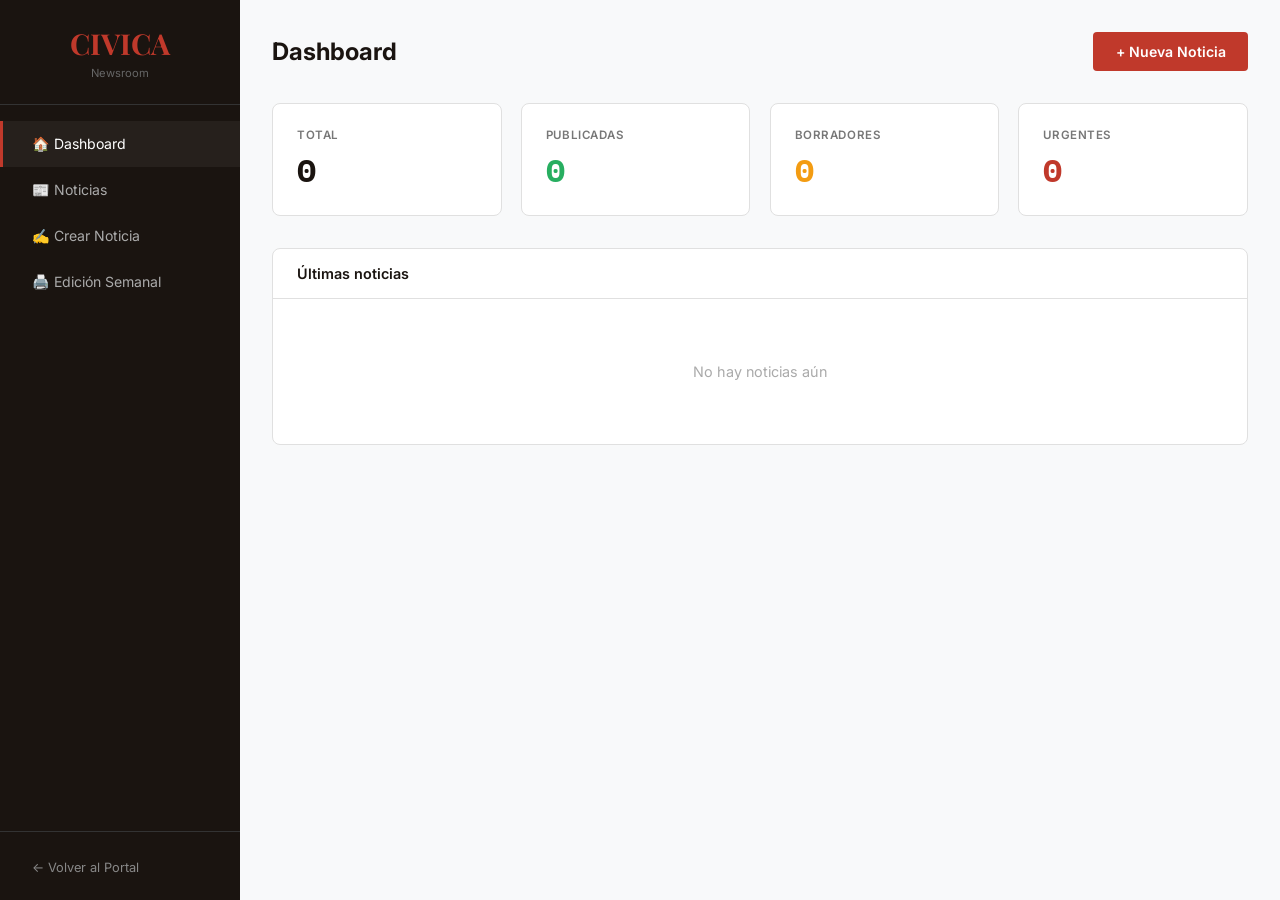
==== admin.html @ c493fb6c "Add files via upload" ====
<!DOCTYPE html>
<html lang="es">
<head>
  <meta charset="UTF-8" />
  <meta name="viewport" content="width=device-width, initial-scale=1.0" />
  <title>Civica Newsroom — Admin</title>
  <link href="https://fonts.googleapis.com/css2?family=Playfair+Display:wght@700;900&family=IBM+Plex+Mono:wght@400;600&family=Inter:wght@300;400;600;700&display=swap" rel="stylesheet" />
  <style>
    :root {
      --primary: #c0392b;
      --primary-dark: #a0311f;
      --bg: #f8f9fa;
      --sidebar: #1a1410;
      --text: #1a1410;
      --border: #e0e0e0;
      --white: #ffffff;
      --success: #27ae60;
      --warning: #f39c12;
    }

    * { margin: 0; padding: 0; box-sizing: border-box; }
    body { font-family: 'Inter', sans-serif; background: var(--bg); color: var(--text); display: flex; min-height: 100vh; }

    /* Sidebar */
    .sidebar { width: 240px; background: var(--sidebar); color: white; display: flex; flex-direction: column; position: fixed; height: 100vh; z-index: 100; }
    .sidebar-header { padding: 1.5rem 2rem; border-bottom: 1px solid #333; text-align: center; }
    .sidebar-header h1 { font-family: 'Playfair Display', serif; color: var(--primary); font-size: 1.8rem; }
    .nav-links { padding: 1rem 0; flex: 1; }
    .nav-item { padding: 0.9rem 2rem; cursor: pointer; display: flex; align-items: center; gap: 0.8rem; transition: 0.2s; color: #aaa; text-decoration: none; font-size: 0.88rem; }
    .nav-item:hover, .nav-item.active { background: rgba(255,255,255,0.05); color: white; }
    .nav-item.active { border-left: 3px solid var(--primary); padding-left: calc(2rem - 3px); }
    .sidebar-footer { padding: 1.5rem 2rem; border-top: 1px solid #333; }
    .sidebar-footer a { color: #888; text-decoration: none; font-size: 0.8rem; }
    .sidebar-footer a:hover { color: white; }

    /* Main Content */
    .main-content { margin-left: 240px; flex: 1; padding: 2rem; max-width: calc(100vw - 240px); }

    /* Page Header */
    .page-header { display: flex; justify-content: space-between; align-items: center; margin-bottom: 2rem; }
    .page-header h2 { font-size: 1.5rem; font-weight: 700; }

    /* Stats Dashboard */
    .dashboard-stats { display: grid; grid-template-columns: repeat(auto-fit, minmax(180px, 1fr)); gap: 1.2rem; margin-bottom: 2rem; }
    .stat-card { background: var(--white); padding: 1.5rem; border-radius: 8px; border: 1px solid var(--border); }
    .stat-label { font-size: 0.72rem; text-transform: uppercase; color: #777; font-weight: 600; letter-spacing: 0.05em; }
    .stat-value { font-size: 2rem; font-weight: 700; margin-top: 0.4rem; font-family: 'IBM Plex Mono', monospace; }

    /* Recent News list on dashboard */
    .recent-list { background: white; border-radius: 8px; border: 1px solid var(--border); overflow: hidden; }
    .recent-list-header { padding: 1rem 1.5rem; border-bottom: 1px solid var(--border); font-weight: 600; font-size: 0.9rem; }
    .recent-item { display: flex; align-items: center; justify-content: space-between; padding: 0.8rem 1.5rem; border-bottom: 1px solid #f0f0f0; font-size: 0.88rem; }
    .recent-item:last-child { border-bottom: none; }
    .recent-item-title { font-weight: 500; flex: 1; margin-right: 1rem; white-space: nowrap; overflow: hidden; text-overflow: ellipsis; }
    .recent-item-meta { color: #888; font-size: 0.78rem; white-space: nowrap; }

    /* Editor */
    .editor-container { display: grid; grid-template-columns: 1fr 300px; gap: 1.5rem; align-items: start; }
    .editor-main { background: var(--white); padding: 2rem; border-radius: 8px; border: 1px solid var(--border); }
    .editor-sidebar-panel { display: flex; flex-direction: column; gap: 1rem; }
    .panel { background: var(--white); padding: 1.5rem; border-radius: 8px; border: 1px solid var(--border); }
    .panel-title { font-size: 0.72rem; font-weight: 700; text-transform: uppercase; letter-spacing: 0.08em; color: #777; margin-bottom: 1rem; }

    .form-group { margin-bottom: 1.2rem; }
    label { display: block; font-size: 0.8rem; font-weight: 600; margin-bottom: 0.4rem; letter-spacing: 0.03em; color: #444; }
    input[type="text"], input[type="date"], input[type="number"], select, textarea {
      width: 100%; padding: 0.7rem 0.9rem; border: 1px solid var(--border);
      border-radius: 4px; font-size: 0.95rem; font-family: inherit;
      transition: border-color 0.2s;
    }
    input:focus, select:focus, textarea:focus { outline: none; border-color: var(--primary); }

    /* WYSIWYG */
    .toolbar { display: flex; flex-wrap: wrap; gap: 0.3rem; background: #f4f4f4; padding: 0.5rem; border-radius: 4px 4px 0 0; border: 1px solid var(--border); border-bottom: none; }
    .tool-btn { padding: 0.35rem 0.7rem; border: 1px solid #ddd; background: white; cursor: pointer; border-radius: 3px; font-weight: bold; font-size: 0.82rem; transition: 0.15s; }
    .tool-btn:hover { background: var(--primary); color: white; border-color: var(--primary); }
    #editor { min-height: 380px; padding: 1rem; border: 1px solid var(--border); border-radius: 0 0 4px 4px; overflow-y: auto; outline: none; line-height: 1.7; font-size: 1rem; }
    #editor:focus { border-color: var(--primary); }
    #editor h2, #editor h3 { margin: 0.5rem 0; }
    #editor ul, #editor ol { margin-left: 1.5rem; }
    #editor a { color: var(--primary); }

    /* Tags input */
    .tags-input-wrapper { border: 1px solid var(--border); border-radius: 4px; padding: 0.4rem 0.6rem; display: flex; flex-wrap: wrap; gap: 0.3rem; cursor: text; min-height: 40px; align-items: center; }
    .tags-input-wrapper:focus-within { border-color: var(--primary); }
    .tag-chip { background: #ffebee; border: 1px solid #ffcdd2; border-radius: 3px; padding: 0.15rem 0.5rem; font-size: 0.75rem; color: var(--primary); display: flex; align-items: center; gap: 0.3rem; }
    .tag-chip button { background: none; border: none; cursor: pointer; font-size: 0.9rem; color: inherit; padding: 0; line-height: 1; }
    .tags-input-wrapper input { border: none; outline: none; font-size: 0.85rem; flex: 1; min-width: 80px; font-family: inherit; }

    /* Image drop */
    .drop-zone { border: 2px dashed var(--border); border-radius: 6px; padding: 1.5rem 1rem; text-align: center; cursor: pointer; transition: all 0.2s; position: relative; background: #fafafa; }
    .drop-zone:hover { border-color: var(--primary); background: #fff5f5; }
    .drop-zone.dragover { border-color: var(--primary); background: #ffebee; transform: scale(1.02); }
    .drop-text { font-size: 0.78rem; color: #888; pointer-events: none; }
    .image-preview { width: 100%; height: 130px; object-fit: cover; border-radius: 4px; margin-top: 0.5rem; display: none; }
    .remove-img-btn { margin-top: 0.5rem; font-size: 0.75rem; color: var(--primary); background: none; border: none; cursor: pointer; }

    /* Buttons */
    .btn { padding: 0.7rem 1.4rem; border: none; border-radius: 4px; cursor: pointer; font-weight: 600; font-size: 0.88rem; transition: 0.2s; font-family: inherit; }
    .btn-primary { background: var(--primary); color: white; }
    .btn-primary:hover { background: var(--primary-dark); }
    .btn-outline { border: 1px solid var(--border); background: white; color: var(--text); }
    .btn-outline:hover { border-color: var(--primary); color: var(--primary); }
    .btn-success { background: var(--success); color: white; }
    .btn-success:hover { background: #219a52; }
    .btn-sm { padding: 0.3rem 0.6rem; font-size: 0.72rem; }
    .btn-danger { border: 1px solid #ffcdd2; color: #c0392b; background: white; }
    .btn-danger:hover { background: #ffebee; }

    /* List / Table */
    .search-bar { padding: 0.7rem 1.1rem; border: 1px solid var(--border); border-radius: 20px; font-size: 0.88rem; width: 280px; font-family: inherit; }
    .search-bar:focus { outline: none; border-color: var(--primary); }
    .news-table { width: 100%; border-collapse: collapse; background: white; border-radius: 8px; overflow: hidden; border: 1px solid var(--border); }
    .news-table th { text-align: left; padding: 0.9rem 1rem; background: #f8f9fa; border-bottom: 2px solid var(--border); font-size: 0.72rem; text-transform: uppercase; color: #666; letter-spacing: 0.05em; }
    .news-table td { padding: 0.85rem 1rem; border-bottom: 1px solid #f0f0f0; vertical-align: middle; font-size: 0.88rem; }
    .news-table tr:last-child td { border-bottom: none; }
    .news-table tr:hover td { background: #fafafa; }

    .badge { padding: 0.25rem 0.55rem; border-radius: 3px; font-size: 0.68rem; font-weight: 700; text-transform: uppercase; letter-spacing: 0.04em; }
    .badge-draft { background: #eee; color: #666; }
    .badge-published { background: #e8f5e9; color: var(--success); }
    .badge-urgent { background: #ffebee; color: var(--primary); margin-left: 0.4rem; }

    /* Toggle section */
    .view-section { display: none; }
    .view-section.active { display: block; }

    /* Urgente toggle */
    .toggle-row { display: flex; align-items: center; gap: 0.7rem; }
    .toggle-row label { margin: 0; font-size: 0.88rem; color: var(--text); font-weight: 500; }
    input[type="checkbox"] { width: 16px; height: 16px; cursor: pointer; accent-color: var(--primary); }

    /* Toast notification */
    .toast { position: fixed; bottom: 2rem; right: 2rem; background: var(--sidebar); color: white; padding: 0.9rem 1.5rem; border-radius: 6px; font-size: 0.88rem; z-index: 9999; transform: translateY(100px); opacity: 0; transition: all 0.3s; box-shadow: 0 4px 20px rgba(0,0,0,0.3); }
    .toast.show { transform: translateY(0); opacity: 1; }
    .toast.success { border-left: 3px solid var(--success); }
    .toast.info { border-left: 3px solid var(--warning); }

    .empty-state { text-align: center; padding: 4rem; color: #aaa; font-size: 0.9rem; }
  </style>
</head>
<body>

  <aside class="sidebar">
    <div class="sidebar-header"><h1>CIVICA</h1><div style="font-size:0.7rem;color:#666;margin-top:4px;">Newsroom</div></div>
    <nav class="nav-links">
      <a class="nav-item active" data-view="dashboard" onclick="switchView('dashboard', this)">🏠 Dashboard</a>
      <a class="nav-item" data-view="list" onclick="switchView('list', this)">📰 Noticias</a>
      <a class="nav-item" data-view="editor" onclick="switchView('editor', this)">✍️ Crear Noticia</a>
      <a class="nav-item" href="print.html" target="_blank">🖨️ Edición Semanal</a>
    </nav>
    <div class="sidebar-footer"><a href="index.html">← Volver al Portal</a></div>
  </aside>

  <main class="main-content">

    <!-- DASHBOARD -->
    <section id="dashboard" class="view-section active">
      <div class="page-header">
        <h2>Dashboard</h2>
        <button class="btn btn-primary" onclick="switchView('editor', document.querySelector('[data-view=editor]'))">+ Nueva Noticia</button>
      </div>
      <div class="dashboard-stats" id="statsGrid"></div>
      <div class="recent-list">
        <div class="recent-list-header">Últimas noticias</div>
        <div id="recentList"></div>
      </div>
    </section>

    <!-- LIST -->
    <section id="list" class="view-section">
      <div class="page-header">
        <h2>Archivo de Noticias</h2>
        <div style="display:flex;gap:10px;align-items:center;">
          <input type="text" placeholder="Buscar..." class="search-bar" oninput="renderTable(this.value)">
          <button class="btn btn-primary" onclick="switchView('editor', document.querySelector('[data-view=editor]'))">+ Nueva</button>
        </div>
      </div>
      <table class="news-table">
        <thead>
          <tr>
            <th>Estado</th>
            <th>Título</th>
            <th>Autor</th>
            <th>Fecha</th>
            <th>Impacto</th>
            <th>Acciones</th>
          </tr>
        </thead>
        <tbody id="newsTableBody"></tbody>
      </table>
    </section>

    <!-- EDITOR -->
    <section id="editor" class="view-section">
      <div class="page-header">
        <h2 id="editorTitle">Nueva Entrada</h2>
        <div style="display:flex;gap:8px;">
          <button class="btn btn-outline" onclick="previewNews()">Vista Previa</button>
          <button class="btn btn-outline" onclick="saveNews('draft')">Guardar Borrador</button>
          <button class="btn btn-success" onclick="saveNews('published')">Publicar</button>
        </div>
      </div>
      <input type="hidden" id="editId">

      <div class="editor-container">
        <div class="editor-main">
          <div class="form-group">
            <label>TÍTULO DEL ARTÍCULO</label>
            <input type="text" id="titulo" placeholder="Ej: Histórico avance en la infraestructura local">
          </div>
          <div class="form-group">
            <label>CONTENIDO</label>
            <div class="toolbar">
              <button type="button" class="tool-btn" onclick="execCmd('bold')"><b>B</b></button>
              <button type="button" class="tool-btn" onclick="execCmd('italic')"><i>I</i></button>
              <button type="button" class="tool-btn" onclick="execCmd('underline')"><u>U</u></button>
              <button type="button" class="tool-btn" onclick="execCmd('formatBlock','h2')">H2</button>
              <button type="button" class="tool-btn" onclick="execCmd('formatBlock','h3')">H3</button>
              <button type="button" class="tool-btn" onclick="execCmd('insertUnorderedList')">• Lista</button>
              <button type="button" class="tool-btn" onclick="execCmd('insertOrderedList')">1. Lista</button>
              <button type="button" class="tool-btn" onclick="insertLink()">🔗 Link</button>
              <button type="button" class="tool-btn" onclick="execCmd('removeFormat')">✕ Formato</button>
            </div>
            <div id="editor" contenteditable="true" spellcheck="true"></div>
          </div>
        </div>

        <aside class="editor-sidebar-panel">
          <div class="panel">
            <div class="panel-title">Publicación</div>
            <div class="form-group">
              <label>FECHA</label>
              <input type="date" id="fecha">
            </div>
            <div class="form-group">
              <label>AUTOR</label>
              <input type="text" id="autor" placeholder="Redacción">
            </div>
            <div class="form-group">
              <label>IMPACTO</label>
              <select id="impacto">
                <option value="low">Bajo</option>
                <option value="medium" selected>Medio</option>
                <option value="high">Alto</option>
              </select>
            </div>
            <div class="form-group">
              <label>TIEMPO LECTURA (MIN)</label>
              <input type="number" id="lectura" placeholder="Auto">
            </div>
            <div class="toggle-row">
              <input type="checkbox" id="urgente">
              <label for="urgente">🚨 URGENTE</label>
            </div>
          </div>

          <div class="panel">
            <div class="panel-title">Etiquetas</div>
            <div class="tags-input-wrapper" id="tagsWrapper" onclick="document.getElementById('tagInput').focus()">
              <input type="text" id="tagInput" placeholder="Agregar etiqueta…" onkeydown="handleTagInput(event)">
            </div>
            <div style="font-size:0.72rem;color:#aaa;margin-top:0.4rem;">Presioná Enter o coma para agregar</div>
          </div>

          <div class="panel">
            <div class="panel-title">Imagen de Portada</div>
            <div id="dropZone" class="drop-zone" onclick="document.getElementById('fileInput').click()">
              <span class="drop-text" id="dropText">Arrastrá una imagen o <strong>hacé clic</strong></span>
              <img id="imagePreview" class="image-preview" alt="Vista previa">
              <input type="file" id="fileInput" accept="image/*" style="display:none;">
              <input type="hidden" id="image">
            </div>
            <button class="remove-img-btn" id="removeImgBtn" onclick="removeImage()" style="display:none;">✕ Quitar imagen</button>
          </div>
        </aside>
      </div>
    </section>

  </main>

  <!-- Toast -->
  <div class="toast" id="toast"></div>

  <script src="news.js"></script>
  <script>
    // ─── Utils ───────────────────────────────────────────────
    function showToast(msg, type = 'success') {
      const t = document.getElementById('toast');
      t.textContent = msg;
      t.className = `toast ${type} show`;
      setTimeout(() => t.classList.remove('show'), 3000);
    }

    function execCmd(cmd, val) { document.execCommand(cmd, false, val || null); document.getElementById('editor').focus(); }

    function insertLink() {
      const url = prompt('URL del enlace:');
      if (url) execCmd('createLink', url);
    }

    // ─── Navigation ──────────────────────────────────────────
    function switchView(viewId, el) {
      document.querySelectorAll('.view-section').forEach(s => s.classList.remove('active'));
      document.querySelectorAll('.nav-item').forEach(n => n.classList.remove('active'));
      document.getElementById(viewId).classList.add('active');
      if (el) el.classList.add('active');
      if (viewId === 'list') renderTable();
      if (viewId === 'dashboard') renderDashboard();
      if (viewId === 'editor' && !document.getElementById('editId').value) resetForm();
    }

    // ─── Dashboard ───────────────────────────────────────────
    function renderDashboard() {
      const news = NewsManager.getAllNews();
      const total = news.length;
      const published = news.filter(n => !n.status || n.status === 'published').length;
      const drafts = news.filter(n => n.status === 'draft').length;
      const urgent = news.filter(n => n.urgente).length;

      document.getElementById('statsGrid').innerHTML = `
        <div class="stat-card"><div class="stat-label">Total</div><div class="stat-value">${total}</div></div>
        <div class="stat-card"><div class="stat-label">Publicadas</div><div class="stat-value" style="color:var(--success)">${published}</div></div>
        <div class="stat-card"><div class="stat-label">Borradores</div><div class="stat-value" style="color:var(--warning)">${drafts}</div></div>
        <div class="stat-card"><div class="stat-label">Urgentes</div><div class="stat-value" style="color:var(--primary)">${urgent}</div></div>
      `;

      const recent = news.slice(0, 8);
      document.getElementById('recentList').innerHTML = recent.length
        ? recent.map(n => `
          <div class="recent-item">
            <span class="recent-item-title">${n.title}</span>
            <span class="recent-item-meta">${n.fecha || '—'} &nbsp;
              <span class="badge badge-${n.status || 'published'}">${n.status === 'draft' ? 'Borrador' : 'Publicado'}</span>
            </span>
            <div style="display:flex;gap:6px;margin-left:1rem;">
              <button class="btn btn-outline btn-sm" onclick="editNews(${n.id})">Editar</button>
            </div>
          </div>`)
          .join('')
        : '<div class="empty-state">No hay noticias aún</div>';
    }

    // ─── List ────────────────────────────────────────────────
    function renderTable(filter = '') {
      const news = NewsManager.getAllNews();
      const filtered = filter
        ? news.filter(n => n.title.toLowerCase().includes(filter.toLowerCase()))
        : news;

      document.getElementById('newsTableBody').innerHTML = filtered.length
        ? filtered.map(n => `
          <tr>
            <td><span class="badge badge-${n.status || 'published'}">${n.status === 'draft' ? 'Borrador' : 'Publicado'}</span></td>
            <td>
              <strong>${n.title}</strong>
              ${n.urgente ? '<span class="badge badge-urgent">Urgente</span>' : ''}
              ${n.tags?.length ? `<div style="margin-top:3px;">${n.tags.map(t => `<span style="font-size:0.68rem;color:#999;margin-right:4px;">#${t}</span>`).join('')}</div>` : ''}
            </td>
            <td>${n.autor || 'Redacción'}</td>
            <td>${n.fecha || '—'}</td>
            <td>${(n.impacto || '').toUpperCase()}</td>
            <td style="display:flex;gap:6px;">
              <button class="btn btn-outline btn-sm" onclick="editNews(${n.id})">Editar</button>
              <button class="btn btn-danger btn-sm" onclick="deleteNews(${n.id})">Eliminar</button>
            </td>
          </tr>`)
          .join('')
        : '<tr><td colspan="6" style="text-align:center;padding:2rem;color:#aaa;">No hay noticias</td></tr>';
    }

    // ─── Tags ────────────────────────────────────────────────
    let currentTags = [];

    function handleTagInput(e) {
      if (e.key === 'Enter' || e.key === ',') {
        e.preventDefault();
        const val = e.target.value.trim().replace(/,/g, '');
        if (val && !currentTags.includes(val)) {
          currentTags.push(val);
          renderTagChips();
        }
        e.target.value = '';
      } else if (e.key === 'Backspace' && !e.target.value && currentTags.length) {
        currentTags.pop();
        renderTagChips();
      }
    }

    function renderTagChips() {
      const wrapper = document.getElementById('tagsWrapper');
      const input = document.getElementById('tagInput');
      wrapper.querySelectorAll('.tag-chip').forEach(c => c.remove());
      currentTags.forEach((tag, i) => {
        const chip = document.createElement('span');
        chip.className = 'tag-chip';
        chip.innerHTML = `${tag} <button onclick="removeTag(${i})" tabindex="-1">✕</button>`;
        wrapper.insertBefore(chip, input);
      });
    }

    function removeTag(i) { currentTags.splice(i, 1); renderTagChips(); }

    // ─── Image ───────────────────────────────────────────────
    const dropZone = document.getElementById('dropZone');
    const fileInput = document.getElementById('fileInput');

    dropZone.addEventListener('dragover', e => { e.preventDefault(); dropZone.classList.add('dragover'); });
    dropZone.addEventListener('dragleave', () => dropZone.classList.remove('dragover'));
    dropZone.addEventListener('drop', e => {
      e.preventDefault(); dropZone.classList.remove('dragover');
      if (e.dataTransfer.files[0]) processImage(e.dataTransfer.files[0]);
    });
    fileInput.addEventListener('change', e => { if (e.target.files[0]) processImage(e.target.files[0]); });

    function processImage(file) {
      if (!file.type.startsWith('image/')) { showToast('Solo se permiten imágenes', 'info'); return; }
      const reader = new FileReader();
      reader.onload = e => {
        document.getElementById('image').value = e.target.result;
        document.getElementById('imagePreview').src = e.target.result;
        document.getElementById('imagePreview').style.display = 'block';
        document.getElementById('dropText').style.display = 'none';
        document.getElementById('removeImgBtn').style.display = 'block';
      };
      reader.readAsDataURL(file);
    }

    function removeImage() {
      document.getElementById('image').value = '';
      document.getElementById('imagePreview').src = '';
      document.getElementById('imagePreview').style.display = 'none';
      document.getElementById('dropText').style.display = 'block';
      document.getElementById('removeImgBtn').style.display = 'none';
      fileInput.value = '';
    }

    // ─── Save / Edit / Delete ────────────────────────────────
    function saveNews(status) {
      const titulo = document.getElementById('titulo').value.trim();
      if (!titulo) { showToast('El título es obligatorio', 'info'); return; }

      const id = document.getElementById('editId').value;
      const data = [
        titulo,
        document.getElementById('editor').innerHTML,
        document.getElementById('image').value,
        [...currentTags],
        document.getElementById('fecha').value,
        document.getElementById('impacto').value,
        document.getElementById('autor').value || 'Redacción',
        document.getElementById('lectura').value,
        document.getElementById('urgente').checked,
        status
      ];

      if (id) {
        NewsManager.updateNews(parseInt(id), ...data);
      } else {
        NewsManager.addNews(...data);
      }

      showToast(status === 'published' ? '✅ Noticia publicada' : '💾 Borrador guardado');
      resetForm();
      switchView('list', document.querySelector('[data-view=list]'));
    }

    function editNews(id) {
      const n = NewsManager.getNewsById(id);
      if (!n) return;

      document.getElementById('editId').value = n.id;
      document.getElementById('titulo').value = n.title;
      document.getElementById('editor').innerHTML = n.text || '';
      document.getElementById('fecha').value = n.fecha || '';
      document.getElementById('impacto').value = n.impacto || 'medium';
      document.getElementById('autor').value = n.autor || '';
      document.getElementById('lectura').value = n.lectura || '';
      document.getElementById('urgente').checked = !!n.urgente;

      // Tags
      currentTags = Array.isArray(n.tags) ? [...n.tags] : [];
      renderTagChips();

      // Image
      if (n.image) {
        document.getElementById('image').value = n.image;
        document.getElementById('imagePreview').src = n.image;
        document.getElementById('imagePreview').style.display = 'block';
        document.getElementById('dropText').style.display = 'none';
        document.getElementById('removeImgBtn').style.display = 'block';
      } else {
        removeImage();
      }

      document.getElementById('editorTitle').textContent = 'Editando Entrada';
      switchView('editor', document.querySelector('[data-view=editor]'));
    }

    function deleteNews(id) {
      if (!confirm('¿Eliminar esta noticia?')) return;
      NewsManager.deleteNews(id);
      renderTable();
      showToast('Noticia eliminada');
    }

    function resetForm() {
      document.getElementById('editId').value = '';
      document.getElementById('titulo').value = '';
      document.getElementById('editor').innerHTML = '';
      document.getElementById('fecha').value = new Date().toISOString().split('T')[0];
      document.getElementById('impacto').value = 'medium';
      document.getElementById('autor').value = '';
      document.getElementById('lectura').value = '';
      document.getElementById('urgente').checked = false;
      currentTags = [];
      renderTagChips();
      removeImage();
      document.getElementById('editorTitle').textContent = 'Nueva Entrada';
    }

    function previewNews() {
      const title = document.getElementById('titulo').value || 'Sin título';
      const content = document.getElementById('editor').innerHTML;
      const win = window.open('', '_blank');
      win.document.write(`<!DOCTYPE html><html><head><title>Vista Previa — ${title}</title>
        <style>body{font-family:Georgia,serif;max-width:800px;margin:40px auto;padding:0 20px;line-height:1.7;color:#1a1410;}
        h1{font-size:2rem;margin-bottom:1rem;}hr{border:1px solid #eee;margin:1rem 0;}</style>
        </head><body><h1>${title}</h1><hr>${content}</body></html>`);
      win.document.close();
    }

    // ─── Init ────────────────────────────────────────────────
    document.getElementById('fecha').value = new Date().toISOString().split('T')[0];
    renderDashboard();
  </script>
</body>
</html>
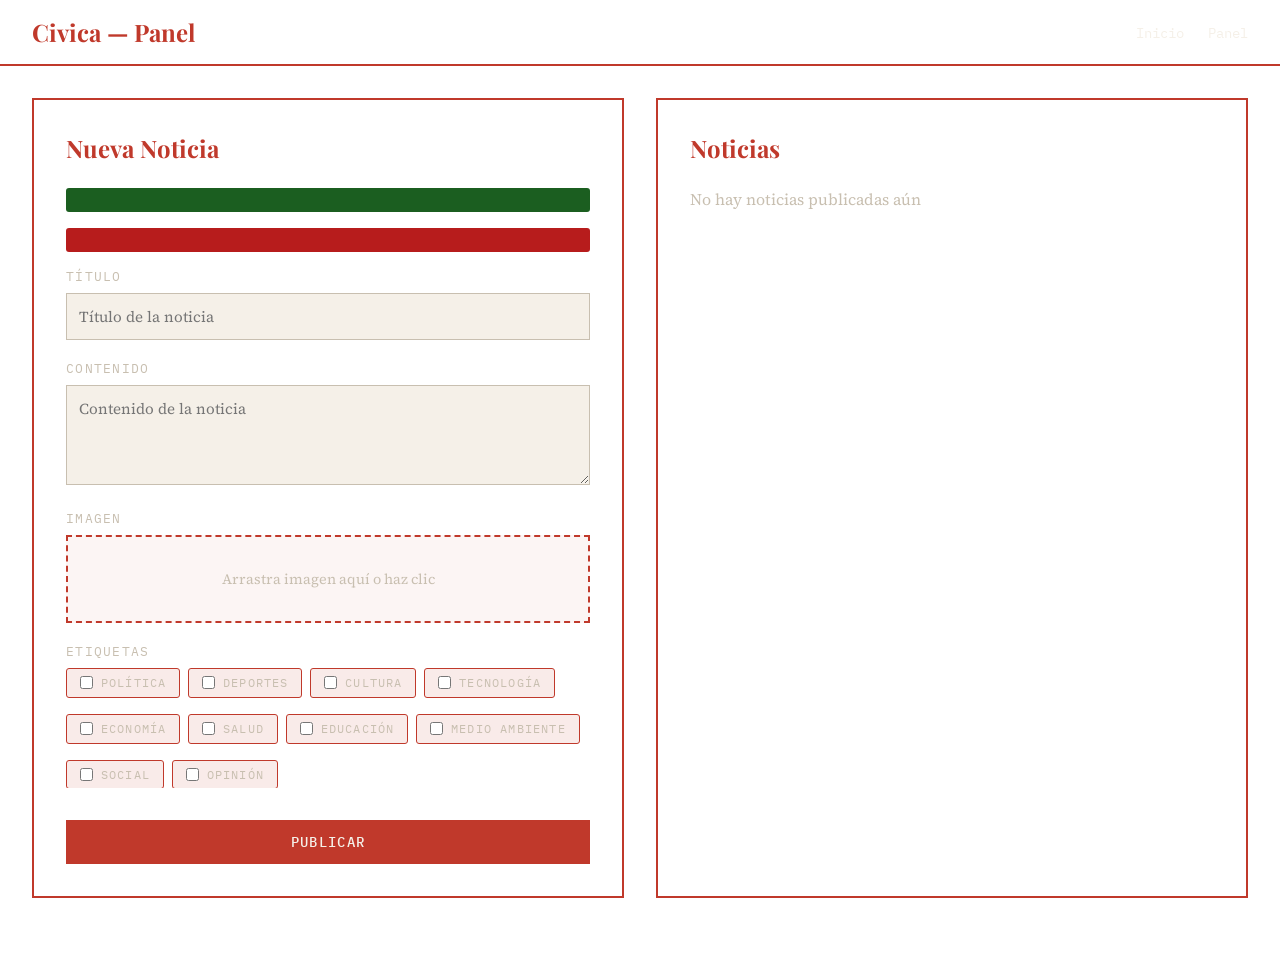
==== commit b22a1616: "Add files via upload" ====
--- a/admin.html
+++ b/admin.html
@@ -1,538 +1,641 @@
-<!DOCTYPE html>
-<html lang="es">
-<head>
-  <meta charset="UTF-8" />
-  <meta name="viewport" content="width=device-width, initial-scale=1.0" />
-  <title>Civica Newsroom — Admin</title>
-  <link href="https://fonts.googleapis.com/css2?family=Playfair+Display:wght@700;900&family=IBM+Plex+Mono:wght@400;600&family=Inter:wght@300;400;600;700&display=swap" rel="stylesheet" />
-  <style>
-    :root {
-      --primary: #c0392b;
-      --primary-dark: #a0311f;
-      --bg: #f8f9fa;
-      --sidebar: #1a1410;
-      --text: #1a1410;
-      --border: #e0e0e0;
-      --white: #ffffff;
-      --success: #27ae60;
-      --warning: #f39c12;
-    }
-
-    * { margin: 0; padding: 0; box-sizing: border-box; }
-    body { font-family: 'Inter', sans-serif; background: var(--bg); color: var(--text); display: flex; min-height: 100vh; }
-
-    /* Sidebar */
-    .sidebar { width: 240px; background: var(--sidebar); color: white; display: flex; flex-direction: column; position: fixed; height: 100vh; z-index: 100; }
-    .sidebar-header { padding: 1.5rem 2rem; border-bottom: 1px solid #333; text-align: center; }
-    .sidebar-header h1 { font-family: 'Playfair Display', serif; color: var(--primary); font-size: 1.8rem; }
-    .nav-links { padding: 1rem 0; flex: 1; }
-    .nav-item { padding: 0.9rem 2rem; cursor: pointer; display: flex; align-items: center; gap: 0.8rem; transition: 0.2s; color: #aaa; text-decoration: none; font-size: 0.88rem; }
-    .nav-item:hover, .nav-item.active { background: rgba(255,255,255,0.05); color: white; }
-    .nav-item.active { border-left: 3px solid var(--primary); padding-left: calc(2rem - 3px); }
-    .sidebar-footer { padding: 1.5rem 2rem; border-top: 1px solid #333; }
-    .sidebar-footer a { color: #888; text-decoration: none; font-size: 0.8rem; }
-    .sidebar-footer a:hover { color: white; }
-
-    /* Main Content */
-    .main-content { margin-left: 240px; flex: 1; padding: 2rem; max-width: calc(100vw - 240px); }
-
-    /* Page Header */
-    .page-header { display: flex; justify-content: space-between; align-items: center; margin-bottom: 2rem; }
-    .page-header h2 { font-size: 1.5rem; font-weight: 700; }
-
-    /* Stats Dashboard */
-    .dashboard-stats { display: grid; grid-template-columns: repeat(auto-fit, minmax(180px, 1fr)); gap: 1.2rem; margin-bottom: 2rem; }
-    .stat-card { background: var(--white); padding: 1.5rem; border-radius: 8px; border: 1px solid var(--border); }
-    .stat-label { font-size: 0.72rem; text-transform: uppercase; color: #777; font-weight: 600; letter-spacing: 0.05em; }
-    .stat-value { font-size: 2rem; font-weight: 700; margin-top: 0.4rem; font-family: 'IBM Plex Mono', monospace; }
-
-    /* Recent News list on dashboard */
-    .recent-list { background: white; border-radius: 8px; border: 1px solid var(--border); overflow: hidden; }
-    .recent-list-header { padding: 1rem 1.5rem; border-bottom: 1px solid var(--border); font-weight: 600; font-size: 0.9rem; }
-    .recent-item { display: flex; align-items: center; justify-content: space-between; padding: 0.8rem 1.5rem; border-bottom: 1px solid #f0f0f0; font-size: 0.88rem; }
-    .recent-item:last-child { border-bottom: none; }
-    .recent-item-title { font-weight: 500; flex: 1; margin-right: 1rem; white-space: nowrap; overflow: hidden; text-overflow: ellipsis; }
-    .recent-item-meta { color: #888; font-size: 0.78rem; white-space: nowrap; }
-
-    /* Editor */
-    .editor-container { display: grid; grid-template-columns: 1fr 300px; gap: 1.5rem; align-items: start; }
-    .editor-main { background: var(--white); padding: 2rem; border-radius: 8px; border: 1px solid var(--border); }
-    .editor-sidebar-panel { display: flex; flex-direction: column; gap: 1rem; }
-    .panel { background: var(--white); padding: 1.5rem; border-radius: 8px; border: 1px solid var(--border); }
-    .panel-title { font-size: 0.72rem; font-weight: 700; text-transform: uppercase; letter-spacing: 0.08em; color: #777; margin-bottom: 1rem; }
-
-    .form-group { margin-bottom: 1.2rem; }
-    label { display: block; font-size: 0.8rem; font-weight: 600; margin-bottom: 0.4rem; letter-spacing: 0.03em; color: #444; }
-    input[type="text"], input[type="date"], input[type="number"], select, textarea {
-      width: 100%; padding: 0.7rem 0.9rem; border: 1px solid var(--border);
-      border-radius: 4px; font-size: 0.95rem; font-family: inherit;
-      transition: border-color 0.2s;
-    }
-    input:focus, select:focus, textarea:focus { outline: none; border-color: var(--primary); }
-
-    /* WYSIWYG */
-    .toolbar { display: flex; flex-wrap: wrap; gap: 0.3rem; background: #f4f4f4; padding: 0.5rem; border-radius: 4px 4px 0 0; border: 1px solid var(--border); border-bottom: none; }
-    .tool-btn { padding: 0.35rem 0.7rem; border: 1px solid #ddd; background: white; cursor: pointer; border-radius: 3px; font-weight: bold; font-size: 0.82rem; transition: 0.15s; }
-    .tool-btn:hover { background: var(--primary); color: white; border-color: var(--primary); }
-    #editor { min-height: 380px; padding: 1rem; border: 1px solid var(--border); border-radius: 0 0 4px 4px; overflow-y: auto; outline: none; line-height: 1.7; font-size: 1rem; }
-    #editor:focus { border-color: var(--primary); }
-    #editor h2, #editor h3 { margin: 0.5rem 0; }
-    #editor ul, #editor ol { margin-left: 1.5rem; }
-    #editor a { color: var(--primary); }
-
-    /* Tags input */
-    .tags-input-wrapper { border: 1px solid var(--border); border-radius: 4px; padding: 0.4rem 0.6rem; display: flex; flex-wrap: wrap; gap: 0.3rem; cursor: text; min-height: 40px; align-items: center; }
-    .tags-input-wrapper:focus-within { border-color: var(--primary); }
-    .tag-chip { background: #ffebee; border: 1px solid #ffcdd2; border-radius: 3px; padding: 0.15rem 0.5rem; font-size: 0.75rem; color: var(--primary); display: flex; align-items: center; gap: 0.3rem; }
-    .tag-chip button { background: none; border: none; cursor: pointer; font-size: 0.9rem; color: inherit; padding: 0; line-height: 1; }
-    .tags-input-wrapper input { border: none; outline: none; font-size: 0.85rem; flex: 1; min-width: 80px; font-family: inherit; }
-
-    /* Image drop */
-    .drop-zone { border: 2px dashed var(--border); border-radius: 6px; padding: 1.5rem 1rem; text-align: center; cursor: pointer; transition: all 0.2s; position: relative; background: #fafafa; }
-    .drop-zone:hover { border-color: var(--primary); background: #fff5f5; }
-    .drop-zone.dragover { border-color: var(--primary); background: #ffebee; transform: scale(1.02); }
-    .drop-text { font-size: 0.78rem; color: #888; pointer-events: none; }
-    .image-preview { width: 100%; height: 130px; object-fit: cover; border-radius: 4px; margin-top: 0.5rem; display: none; }
-    .remove-img-btn { margin-top: 0.5rem; font-size: 0.75rem; color: var(--primary); background: none; border: none; cursor: pointer; }
-
-    /* Buttons */
-    .btn { padding: 0.7rem 1.4rem; border: none; border-radius: 4px; cursor: pointer; font-weight: 600; font-size: 0.88rem; transition: 0.2s; font-family: inherit; }
-    .btn-primary { background: var(--primary); color: white; }
-    .btn-primary:hover { background: var(--primary-dark); }
-    .btn-outline { border: 1px solid var(--border); background: white; color: var(--text); }
-    .btn-outline:hover { border-color: var(--primary); color: var(--primary); }
-    .btn-success { background: var(--success); color: white; }
-    .btn-success:hover { background: #219a52; }
-    .btn-sm { padding: 0.3rem 0.6rem; font-size: 0.72rem; }
-    .btn-danger { border: 1px solid #ffcdd2; color: #c0392b; background: white; }
-    .btn-danger:hover { background: #ffebee; }
-
-    /* List / Table */
-    .search-bar { padding: 0.7rem 1.1rem; border: 1px solid var(--border); border-radius: 20px; font-size: 0.88rem; width: 280px; font-family: inherit; }
-    .search-bar:focus { outline: none; border-color: var(--primary); }
-    .news-table { width: 100%; border-collapse: collapse; background: white; border-radius: 8px; overflow: hidden; border: 1px solid var(--border); }
-    .news-table th { text-align: left; padding: 0.9rem 1rem; background: #f8f9fa; border-bottom: 2px solid var(--border); font-size: 0.72rem; text-transform: uppercase; color: #666; letter-spacing: 0.05em; }
-    .news-table td { padding: 0.85rem 1rem; border-bottom: 1px solid #f0f0f0; vertical-align: middle; font-size: 0.88rem; }
-    .news-table tr:last-child td { border-bottom: none; }
-    .news-table tr:hover td { background: #fafafa; }
-
-    .badge { padding: 0.25rem 0.55rem; border-radius: 3px; font-size: 0.68rem; font-weight: 700; text-transform: uppercase; letter-spacing: 0.04em; }
-    .badge-draft { background: #eee; color: #666; }
-    .badge-published { background: #e8f5e9; color: var(--success); }
-    .badge-urgent { background: #ffebee; color: var(--primary); margin-left: 0.4rem; }
-
-    /* Toggle section */
-    .view-section { display: none; }
-    .view-section.active { display: block; }
-
-    /* Urgente toggle */
-    .toggle-row { display: flex; align-items: center; gap: 0.7rem; }
-    .toggle-row label { margin: 0; font-size: 0.88rem; color: var(--text); font-weight: 500; }
-    input[type="checkbox"] { width: 16px; height: 16px; cursor: pointer; accent-color: var(--primary); }
-
-    /* Toast notification */
-    .toast { position: fixed; bottom: 2rem; right: 2rem; background: var(--sidebar); color: white; padding: 0.9rem 1.5rem; border-radius: 6px; font-size: 0.88rem; z-index: 9999; transform: translateY(100px); opacity: 0; transition: all 0.3s; box-shadow: 0 4px 20px rgba(0,0,0,0.3); }
-    .toast.show { transform: translateY(0); opacity: 1; }
-    .toast.success { border-left: 3px solid var(--success); }
-    .toast.info { border-left: 3px solid var(--warning); }
-
-    .empty-state { text-align: center; padding: 4rem; color: #aaa; font-size: 0.9rem; }
-  </style>
-</head>
-<body>
-
-  <aside class="sidebar">
-    <div class="sidebar-header"><h1>CIVICA</h1><div style="font-size:0.7rem;color:#666;margin-top:4px;">Newsroom</div></div>
-    <nav class="nav-links">
-      <a class="nav-item active" data-view="dashboard" onclick="switchView('dashboard', this)">🏠 Dashboard</a>
-      <a class="nav-item" data-view="list" onclick="switchView('list', this)">📰 Noticias</a>
-      <a class="nav-item" data-view="editor" onclick="switchView('editor', this)">✍️ Crear Noticia</a>
-      <a class="nav-item" href="print.html" target="_blank">🖨️ Edición Semanal</a>
-    </nav>
-    <div class="sidebar-footer"><a href="index.html">← Volver al Portal</a></div>
-  </aside>
-
-  <main class="main-content">
-
-    <!-- DASHBOARD -->
-    <section id="dashboard" class="view-section active">
-      <div class="page-header">
-        <h2>Dashboard</h2>
-        <button class="btn btn-primary" onclick="switchView('editor', document.querySelector('[data-view=editor]'))">+ Nueva Noticia</button>
-      </div>
-      <div class="dashboard-stats" id="statsGrid"></div>
-      <div class="recent-list">
-        <div class="recent-list-header">Últimas noticias</div>
-        <div id="recentList"></div>
-      </div>
-    </section>
-
-    <!-- LIST -->
-    <section id="list" class="view-section">
-      <div class="page-header">
-        <h2>Archivo de Noticias</h2>
-        <div style="display:flex;gap:10px;align-items:center;">
-          <input type="text" placeholder="Buscar..." class="search-bar" oninput="renderTable(this.value)">
-          <button class="btn btn-primary" onclick="switchView('editor', document.querySelector('[data-view=editor]'))">+ Nueva</button>
-        </div>
-      </div>
-      <table class="news-table">
-        <thead>
-          <tr>
-            <th>Estado</th>
-            <th>Título</th>
-            <th>Autor</th>
-            <th>Fecha</th>
-            <th>Impacto</th>
-            <th>Acciones</th>
-          </tr>
-        </thead>
-        <tbody id="newsTableBody"></tbody>
-      </table>
-    </section>
-
-    <!-- EDITOR -->
-    <section id="editor" class="view-section">
-      <div class="page-header">
-        <h2 id="editorTitle">Nueva Entrada</h2>
-        <div style="display:flex;gap:8px;">
-          <button class="btn btn-outline" onclick="previewNews()">Vista Previa</button>
-          <button class="btn btn-outline" onclick="saveNews('draft')">Guardar Borrador</button>
-          <button class="btn btn-success" onclick="saveNews('published')">Publicar</button>
-        </div>
-      </div>
-      <input type="hidden" id="editId">
-
-      <div class="editor-container">
-        <div class="editor-main">
-          <div class="form-group">
-            <label>TÍTULO DEL ARTÍCULO</label>
-            <input type="text" id="titulo" placeholder="Ej: Histórico avance en la infraestructura local">
-          </div>
-          <div class="form-group">
-            <label>CONTENIDO</label>
-            <div class="toolbar">
-              <button type="button" class="tool-btn" onclick="execCmd('bold')"><b>B</b></button>
-              <button type="button" class="tool-btn" onclick="execCmd('italic')"><i>I</i></button>
-              <button type="button" class="tool-btn" onclick="execCmd('underline')"><u>U</u></button>
-              <button type="button" class="tool-btn" onclick="execCmd('formatBlock','h2')">H2</button>
-              <button type="button" class="tool-btn" onclick="execCmd('formatBlock','h3')">H3</button>
-              <button type="button" class="tool-btn" onclick="execCmd('insertUnorderedList')">• Lista</button>
-              <button type="button" class="tool-btn" onclick="execCmd('insertOrderedList')">1. Lista</button>
-              <button type="button" class="tool-btn" onclick="insertLink()">🔗 Link</button>
-              <button type="button" class="tool-btn" onclick="execCmd('removeFormat')">✕ Formato</button>
-            </div>
-            <div id="editor" contenteditable="true" spellcheck="true"></div>
-          </div>
-        </div>
-
-        <aside class="editor-sidebar-panel">
-          <div class="panel">
-            <div class="panel-title">Publicación</div>
-            <div class="form-group">
-              <label>FECHA</label>
-              <input type="date" id="fecha">
-            </div>
-            <div class="form-group">
-              <label>AUTOR</label>
-              <input type="text" id="autor" placeholder="Redacción">
-            </div>
-            <div class="form-group">
-              <label>IMPACTO</label>
-              <select id="impacto">
-                <option value="low">Bajo</option>
-                <option value="medium" selected>Medio</option>
-                <option value="high">Alto</option>
-              </select>
-            </div>
-            <div class="form-group">
-              <label>TIEMPO LECTURA (MIN)</label>
-              <input type="number" id="lectura" placeholder="Auto">
-            </div>
-            <div class="toggle-row">
-              <input type="checkbox" id="urgente">
-              <label for="urgente">🚨 URGENTE</label>
-            </div>
-          </div>
-
-          <div class="panel">
-            <div class="panel-title">Etiquetas</div>
-            <div class="tags-input-wrapper" id="tagsWrapper" onclick="document.getElementById('tagInput').focus()">
-              <input type="text" id="tagInput" placeholder="Agregar etiqueta…" onkeydown="handleTagInput(event)">
-            </div>
-            <div style="font-size:0.72rem;color:#aaa;margin-top:0.4rem;">Presioná Enter o coma para agregar</div>
-          </div>
-
-          <div class="panel">
-            <div class="panel-title">Imagen de Portada</div>
-            <div id="dropZone" class="drop-zone" onclick="document.getElementById('fileInput').click()">
-              <span class="drop-text" id="dropText">Arrastrá una imagen o <strong>hacé clic</strong></span>
-              <img id="imagePreview" class="image-preview" alt="Vista previa">
-              <input type="file" id="fileInput" accept="image/*" style="display:none;">
-              <input type="hidden" id="image">
-            </div>
-            <button class="remove-img-btn" id="removeImgBtn" onclick="removeImage()" style="display:none;">✕ Quitar imagen</button>
-          </div>
-        </aside>
-      </div>
-    </section>
-
-  </main>
-
-  <!-- Toast -->
-  <div class="toast" id="toast"></div>
-
-  <script src="news.js"></script>
-  <script>
-    // ─── Utils ───────────────────────────────────────────────
-    function showToast(msg, type = 'success') {
-      const t = document.getElementById('toast');
-      t.textContent = msg;
-      t.className = `toast ${type} show`;
-      setTimeout(() => t.classList.remove('show'), 3000);
-    }
-
-    function execCmd(cmd, val) { document.execCommand(cmd, false, val || null); document.getElementById('editor').focus(); }
-
-    function insertLink() {
-      const url = prompt('URL del enlace:');
-      if (url) execCmd('createLink', url);
-    }
-
-    // ─── Navigation ──────────────────────────────────────────
-    function switchView(viewId, el) {
-      document.querySelectorAll('.view-section').forEach(s => s.classList.remove('active'));
-      document.querySelectorAll('.nav-item').forEach(n => n.classList.remove('active'));
-      document.getElementById(viewId).classList.add('active');
-      if (el) el.classList.add('active');
-      if (viewId === 'list') renderTable();
-      if (viewId === 'dashboard') renderDashboard();
-      if (viewId === 'editor' && !document.getElementById('editId').value) resetForm();
-    }
-
-    // ─── Dashboard ───────────────────────────────────────────
-    function renderDashboard() {
-      const news = NewsManager.getAllNews();
-      const total = news.length;
-      const published = news.filter(n => !n.status || n.status === 'published').length;
-      const drafts = news.filter(n => n.status === 'draft').length;
-      const urgent = news.filter(n => n.urgente).length;
-
-      document.getElementById('statsGrid').innerHTML = `
-        <div class="stat-card"><div class="stat-label">Total</div><div class="stat-value">${total}</div></div>
-        <div class="stat-card"><div class="stat-label">Publicadas</div><div class="stat-value" style="color:var(--success)">${published}</div></div>
-        <div class="stat-card"><div class="stat-label">Borradores</div><div class="stat-value" style="color:var(--warning)">${drafts}</div></div>
-        <div class="stat-card"><div class="stat-label">Urgentes</div><div class="stat-value" style="color:var(--primary)">${urgent}</div></div>
-      `;
-
-      const recent = news.slice(0, 8);
-      document.getElementById('recentList').innerHTML = recent.length
-        ? recent.map(n => `
-          <div class="recent-item">
-            <span class="recent-item-title">${n.title}</span>
-            <span class="recent-item-meta">${n.fecha || '—'} &nbsp;
-              <span class="badge badge-${n.status || 'published'}">${n.status === 'draft' ? 'Borrador' : 'Publicado'}</span>
-            </span>
-            <div style="display:flex;gap:6px;margin-left:1rem;">
-              <button class="btn btn-outline btn-sm" onclick="editNews(${n.id})">Editar</button>
-            </div>
-          </div>`)
-          .join('')
-        : '<div class="empty-state">No hay noticias aún</div>';
-    }
-
-    // ─── List ────────────────────────────────────────────────
-    function renderTable(filter = '') {
-      const news = NewsManager.getAllNews();
-      const filtered = filter
-        ? news.filter(n => n.title.toLowerCase().includes(filter.toLowerCase()))
-        : news;
-
-      document.getElementById('newsTableBody').innerHTML = filtered.length
-        ? filtered.map(n => `
-          <tr>
-            <td><span class="badge badge-${n.status || 'published'}">${n.status === 'draft' ? 'Borrador' : 'Publicado'}</span></td>
-            <td>
-              <strong>${n.title}</strong>
-              ${n.urgente ? '<span class="badge badge-urgent">Urgente</span>' : ''}
-              ${n.tags?.length ? `<div style="margin-top:3px;">${n.tags.map(t => `<span style="font-size:0.68rem;color:#999;margin-right:4px;">#${t}</span>`).join('')}</div>` : ''}
-            </td>
-            <td>${n.autor || 'Redacción'}</td>
-            <td>${n.fecha || '—'}</td>
-            <td>${(n.impacto || '').toUpperCase()}</td>
-            <td style="display:flex;gap:6px;">
-              <button class="btn btn-outline btn-sm" onclick="editNews(${n.id})">Editar</button>
-              <button class="btn btn-danger btn-sm" onclick="deleteNews(${n.id})">Eliminar</button>
-            </td>
-          </tr>`)
-          .join('')
-        : '<tr><td colspan="6" style="text-align:center;padding:2rem;color:#aaa;">No hay noticias</td></tr>';
-    }
-
-    // ─── Tags ────────────────────────────────────────────────
-    let currentTags = [];
-
-    function handleTagInput(e) {
-      if (e.key === 'Enter' || e.key === ',') {
-        e.preventDefault();
-        const val = e.target.value.trim().replace(/,/g, '');
-        if (val && !currentTags.includes(val)) {
-          currentTags.push(val);
-          renderTagChips();
-        }
-        e.target.value = '';
-      } else if (e.key === 'Backspace' && !e.target.value && currentTags.length) {
-        currentTags.pop();
-        renderTagChips();
-      }
-    }
-
-    function renderTagChips() {
-      const wrapper = document.getElementById('tagsWrapper');
-      const input = document.getElementById('tagInput');
-      wrapper.querySelectorAll('.tag-chip').forEach(c => c.remove());
-      currentTags.forEach((tag, i) => {
-        const chip = document.createElement('span');
-        chip.className = 'tag-chip';
-        chip.innerHTML = `${tag} <button onclick="removeTag(${i})" tabindex="-1">✕</button>`;
-        wrapper.insertBefore(chip, input);
-      });
-    }
-
-    function removeTag(i) { currentTags.splice(i, 1); renderTagChips(); }
-
-    // ─── Image ───────────────────────────────────────────────
-    const dropZone = document.getElementById('dropZone');
-    const fileInput = document.getElementById('fileInput');
-
-    dropZone.addEventListener('dragover', e => { e.preventDefault(); dropZone.classList.add('dragover'); });
-    dropZone.addEventListener('dragleave', () => dropZone.classList.remove('dragover'));
-    dropZone.addEventListener('drop', e => {
-      e.preventDefault(); dropZone.classList.remove('dragover');
-      if (e.dataTransfer.files[0]) processImage(e.dataTransfer.files[0]);
-    });
-    fileInput.addEventListener('change', e => { if (e.target.files[0]) processImage(e.target.files[0]); });
-
-    function processImage(file) {
-      if (!file.type.startsWith('image/')) { showToast('Solo se permiten imágenes', 'info'); return; }
-      const reader = new FileReader();
-      reader.onload = e => {
-        document.getElementById('image').value = e.target.result;
-        document.getElementById('imagePreview').src = e.target.result;
-        document.getElementById('imagePreview').style.display = 'block';
-        document.getElementById('dropText').style.display = 'none';
-        document.getElementById('removeImgBtn').style.display = 'block';
-      };
-      reader.readAsDataURL(file);
-    }
-
-    function removeImage() {
-      document.getElementById('image').value = '';
-      document.getElementById('imagePreview').src = '';
-      document.getElementById('imagePreview').style.display = 'none';
-      document.getElementById('dropText').style.display = 'block';
-      document.getElementById('removeImgBtn').style.display = 'none';
-      fileInput.value = '';
-    }
-
-    // ─── Save / Edit / Delete ────────────────────────────────
-    function saveNews(status) {
-      const titulo = document.getElementById('titulo').value.trim();
-      if (!titulo) { showToast('El título es obligatorio', 'info'); return; }
-
-      const id = document.getElementById('editId').value;
-      const data = [
-        titulo,
-        document.getElementById('editor').innerHTML,
-        document.getElementById('image').value,
-        [...currentTags],
-        document.getElementById('fecha').value,
-        document.getElementById('impacto').value,
-        document.getElementById('autor').value || 'Redacción',
-        document.getElementById('lectura').value,
-        document.getElementById('urgente').checked,
-        status
-      ];
-
-      if (id) {
-        NewsManager.updateNews(parseInt(id), ...data);
-      } else {
-        NewsManager.addNews(...data);
-      }
-
-      showToast(status === 'published' ? '✅ Noticia publicada' : '💾 Borrador guardado');
-      resetForm();
-      switchView('list', document.querySelector('[data-view=list]'));
-    }
-
-    function editNews(id) {
-      const n = NewsManager.getNewsById(id);
-      if (!n) return;
-
-      document.getElementById('editId').value = n.id;
-      document.getElementById('titulo').value = n.title;
-      document.getElementById('editor').innerHTML = n.text || '';
-      document.getElementById('fecha').value = n.fecha || '';
-      document.getElementById('impacto').value = n.impacto || 'medium';
-      document.getElementById('autor').value = n.autor || '';
-      document.getElementById('lectura').value = n.lectura || '';
-      document.getElementById('urgente').checked = !!n.urgente;
-
-      // Tags
-      currentTags = Array.isArray(n.tags) ? [...n.tags] : [];
-      renderTagChips();
-
-      // Image
-      if (n.image) {
-        document.getElementById('image').value = n.image;
-        document.getElementById('imagePreview').src = n.image;
-        document.getElementById('imagePreview').style.display = 'block';
-        document.getElementById('dropText').style.display = 'none';
-        document.getElementById('removeImgBtn').style.display = 'block';
-      } else {
-        removeImage();
-      }
-
-      document.getElementById('editorTitle').textContent = 'Editando Entrada';
-      switchView('editor', document.querySelector('[data-view=editor]'));
-    }
-
-    function deleteNews(id) {
-      if (!confirm('¿Eliminar esta noticia?')) return;
-      NewsManager.deleteNews(id);
-      renderTable();
-      showToast('Noticia eliminada');
-    }
-
-    function resetForm() {
-      document.getElementById('editId').value = '';
-      document.getElementById('titulo').value = '';
-      document.getElementById('editor').innerHTML = '';
-      document.getElementById('fecha').value = new Date().toISOString().split('T')[0];
-      document.getElementById('impacto').value = 'medium';
-      document.getElementById('autor').value = '';
-      document.getElementById('lectura').value = '';
-      document.getElementById('urgente').checked = false;
-      currentTags = [];
-      renderTagChips();
-      removeImage();
-      document.getElementById('editorTitle').textContent = 'Nueva Entrada';
-    }
-
-    function previewNews() {
-      const title = document.getElementById('titulo').value || 'Sin título';
-      const content = document.getElementById('editor').innerHTML;
-      const win = window.open('', '_blank');
-      win.document.write(`<!DOCTYPE html><html><head><title>Vista Previa — ${title}</title>
-        <style>body{font-family:Georgia,serif;max-width:800px;margin:40px auto;padding:0 20px;line-height:1.7;color:#1a1410;}
-        h1{font-size:2rem;margin-bottom:1rem;}hr{border:1px solid #eee;margin:1rem 0;}</style>
-        </head><body><h1>${title}</h1><hr>${content}</body></html>`);
-      win.document.close();
-    }
-
-    // ─── Init ────────────────────────────────────────────────
-    document.getElementById('fecha').value = new Date().toISOString().split('T')[0];
-    renderDashboard();
-  </script>
-</body>
-</html>
+<!DOCTYPE html>
+<html lang="es">
+<head>
+  <meta charset="UTF-8" />
+  <meta name="viewport" content="width=device-width, initial-scale=1.0" />
+  <title>Panel Admin — Civica</title>
+  <link rel="preconnect" href="https://fonts.googleapis.com" />
+  <link href="https://fonts.googleapis.com/css2?family=Playfair+Display:ital,wght@0,700;0,900;1,700&family=IBM+Plex+Mono:wght@400;500&family=Source+Serif+4:wght@300;400;600&display=swap" rel="stylesheet" />
+  <style>
+    :root {
+      --ink: #1a1410;
+      --paper: #f5f0e8;
+      --rust: #c0392b;
+      --border: #c8bfb0;
+      --dark-bg: #0f0f0f;
+      --dark-secondary: #1a1410;
+    }
+
+    * {
+      margin: 0;
+      padding: 0;
+      box-sizing: border-box;
+    }
+
+    html, body {
+      width: 100%;
+      height: 100%;
+    }
+
+    body {
+      background: #ffffff;
+      color: var(--ink);
+      font-family: 'Source Serif 4', serif;
+      min-height: 100vh;
+    }
+
+    header {
+      background: #ffffff;
+      border-bottom: 2px solid var(--rust);
+      padding: 1rem 2rem;
+      display: flex;
+      justify-content: space-between;
+      align-items: center;
+      position: sticky;
+      top: 0;
+      z-index: 100;
+    }
+
+    .header-title {
+      font-family: 'Playfair Display', serif;
+      font-size: 1.5rem;
+      font-weight: 700;
+      color: var(--rust);
+    }
+
+    .header-nav {
+      display: flex;
+      gap: 1.5rem;
+    }
+
+    .header-nav a {
+      color: var(--paper);
+      text-decoration: none;
+      font-size: 0.9rem;
+      font-family: 'IBM Plex Mono', monospace;
+      transition: color 0.2s ease;
+    }
+
+    .header-nav a:hover {
+      color: var(--rust);
+    }
+
+    main {
+      max-width: 1400px;
+      margin: 0 auto;
+      padding: 2rem;
+    }
+
+    .admin-grid {
+      display: grid;
+      grid-template-columns: 1fr 1fr;
+      gap: 2rem;
+      margin-bottom: 2rem;
+    }
+
+    .admin-section {
+      background: #ffffff;
+      border: 2px solid var(--rust);
+      padding: 2rem;
+    }
+
+    .admin-title {
+      font-family: 'Playfair Display', serif;
+      font-size: 1.5rem;
+      margin-bottom: 1.5rem;
+      color: var(--rust);
+    }
+
+    .form-group {
+      margin-bottom: 1.25rem;
+    }
+
+    label {
+      display: block;
+      font-family: 'IBM Plex Mono', monospace;
+      font-size: 0.8rem;
+      text-transform: uppercase;
+      letter-spacing: 0.1em;
+      margin-bottom: 0.5rem;
+      color: var(--border);
+    }
+
+    input[type="text"],
+    input[type="email"],
+    input[type="number"],
+    textarea,
+    select {
+      width: 100%;
+      padding: 0.75rem;
+      background: var(--paper);
+      color: var(--ink);
+      border: 1px solid var(--border);
+      font-family: 'Source Serif 4', serif;
+      font-size: 0.95rem;
+      transition: border-color 0.2s ease;
+    }
+
+    input:focus,
+    textarea:focus,
+    select:focus {
+      outline: none;
+      border-color: var(--rust);
+    }
+
+    textarea {
+      resize: vertical;
+      min-height: 100px;
+    }
+
+    .image-upload-zone {
+      border: 2px dashed var(--rust);
+      padding: 2rem;
+      text-align: center;
+      cursor: pointer;
+      transition: all 0.3s ease;
+      background: rgba(192, 57, 43, 0.05);
+    }
+
+    .image-upload-zone:hover {
+      background: rgba(192, 57, 43, 0.1);
+    }
+
+    .image-upload-zone input {
+      display: none;
+    }
+
+    .upload-text {
+      font-size: 0.9rem;
+      color: var(--border);
+    }
+
+    .image-preview {
+      max-width: 100%;
+      max-height: 200px;
+      margin-top: 1rem;
+      border: 1px solid var(--border);
+      display: none;
+    }
+
+    .tags-container {
+      display: flex;
+      flex-wrap: wrap;
+      gap: 0.5rem;
+      margin-top: 0.5rem;
+      max-height: 120px;
+      overflow-y: auto;
+    }
+
+    .tag-checkbox {
+      display: flex;
+      align-items: center;
+      gap: 0.5rem;
+      padding: 0.4rem 0.8rem;
+      background: rgba(192, 57, 43, 0.1);
+      border: 1px solid var(--rust);
+      cursor: pointer;
+      border-radius: 3px;
+      font-size: 0.75rem;
+    }
+
+    .tag-checkbox input {
+      width: auto;
+      padding: 0;
+      border: none;
+      background: transparent;
+      cursor: pointer;
+    }
+
+    .button-group {
+      display: flex;
+      gap: 1rem;
+      margin-top: 2rem;
+    }
+
+    button {
+      flex: 1;
+      padding: 0.75rem 1.5rem;
+      font-family: 'IBM Plex Mono', monospace;
+      font-size: 0.85rem;
+      text-transform: uppercase;
+      letter-spacing: 0.1em;
+      font-weight: 500;
+      border: 1px solid var(--rust);
+      background: var(--rust);
+      color: var(--paper);
+      cursor: pointer;
+      transition: all 0.2s ease;
+    }
+
+    button:hover {
+      background: #a0311f;
+      transform: translateY(-2px);
+      box-shadow: 0 4px 12px rgba(192, 57, 43, 0.3);
+    }
+
+    button:active {
+      transform: translateY(0);
+    }
+
+    button:disabled {
+      opacity: 0.5;
+      pointer-events: none;
+    }
+
+    .btn-secondary {
+      background: transparent;
+      color: var(--rust);
+    }
+
+    .btn-secondary:hover {
+      background: rgba(192, 57, 43, 0.1);
+    }
+
+    .message {
+      padding: 0.75rem;
+      border-radius: 3px;
+      margin-bottom: 1rem;
+      font-family: 'IBM Plex Mono', monospace;
+      font-size: 0.8rem;
+      display: none;
+    }
+
+    .message.success {
+      background: #1b5e20;
+      color: #c8e6c9;
+      display: block;
+    }
+
+    .message.error {
+      background: #b71c1c;
+      color: #ffcdd2;
+      display: block;
+    }
+
+    .news-list {
+      display: grid;
+      gap: 1rem;
+      max-height: 600px;
+      overflow-y: auto;
+    }
+
+    .news-item {
+      background: var(--paper);
+      color: var(--ink);
+      padding: 1.5rem;
+      border: 1px solid var(--border);
+      display: grid;
+      grid-template-columns: 100px 1fr auto;
+      gap: 1.5rem;
+      align-items: start;
+    }
+
+    .news-item-image {
+      width: 100px;
+      height: 100px;
+      object-fit: cover;
+      border: 1px solid var(--border);
+    }
+
+    .news-item-content {
+      display: flex;
+      flex-direction: column;
+      gap: 0.5rem;
+    }
+
+    .news-item-title {
+      font-family: 'Playfair Display', serif;
+      font-size: 1.1rem;
+      font-weight: 700;
+      color: var(--rust);
+    }
+
+    .news-item-date {
+      font-family: 'IBM Plex Mono', monospace;
+      font-size: 0.75rem;
+      color: var(--border);
+    }
+
+    .news-item-text {
+      font-size: 0.9rem;
+      line-height: 1.5;
+    }
+
+    .news-item-actions {
+      display: flex;
+      gap: 0.5rem;
+      flex-direction: column;
+      justify-content: flex-start;
+    }
+
+    .news-item-actions button {
+      padding: 0.5rem;
+      font-size: 0.7rem;
+      margin: 0;
+    }
+
+    @media (max-width: 768px) {
+      .admin-grid {
+        grid-template-columns: 1fr;
+      }
+
+      .news-item {
+        grid-template-columns: 1fr;
+      }
+
+      .news-item-image {
+        width: 100%;
+        height: 200px;
+      }
+
+      header {
+        flex-direction: column;
+        gap: 1rem;
+      }
+    }
+  </style>
+</head>
+<body>
+  <header>
+    <div class="header-title">Civica — Panel</div>
+    <nav class="header-nav">
+      <a href="/">Inicio</a>
+      <a href="/admin.html">Panel</a>
+    </nav>
+  </header>
+
+  <main>
+    <div class="admin-grid">
+      <div class="admin-section">
+        <h2 class="admin-title">Nueva Noticia</h2>
+
+        <div id="successMessage" class="message success"></div>
+        <div id="errorMessage" class="message error"></div>
+
+        <form id="newsForm">
+          <div class="form-group">
+            <label for="newsTitle">Título</label>
+            <input type="text" id="newsTitle" required placeholder="Título de la noticia" />
+          </div>
+
+          <div class="form-group">
+            <label for="newsText">Contenido</label>
+            <textarea id="newsText" required placeholder="Contenido de la noticia"></textarea>
+          </div>
+
+          <div class="form-group">
+            <label>Imagen</label>
+            <div class="image-upload-zone" id="imageUploadZone">
+              <div class="upload-text">Arrastra imagen aquí o haz clic</div>
+              <input type="file" id="imageInput" accept="image/*" />
+              <img id="imagePreview" class="image-preview" />
+            </div>
+            <input type="hidden" id="imageBase64" />
+          </div>
+
+          <div class="form-group">
+            <label>Etiquetas</label>
+            <div class="tags-container" id="tagsContainer"></div>
+          </div>
+
+          <div class="button-group">
+            <button type="submit" id="submitBtn">Publicar</button>
+            <button type="button" class="btn-secondary" id="cancelBtn" style="display: none;">Cancelar</button>
+          </div>
+        </form>
+      </div>
+
+      <div class="admin-section">
+        <h2 class="admin-title">Noticias</h2>
+        <div id="newsList" class="news-list"></div>
+      </div>
+    </div>
+  </main>
+
+  <script src="news.js"></script>
+  <script>
+    let editingNewsId = null;
+
+    document.addEventListener('DOMContentLoaded', () => {
+      setupEventListeners();
+      renderNewsList();
+      loadPredefinedTags();
+    });
+
+    function setupEventListeners() {
+      const newsForm = document.getElementById('newsForm');
+      const imageUploadZone = document.getElementById('imageUploadZone');
+      const imageInput = document.getElementById('imageInput');
+      const cancelBtn = document.getElementById('cancelBtn');
+
+      imageUploadZone.addEventListener('click', () => imageInput.click());
+      imageUploadZone.addEventListener('dragover', (e) => {
+        e.preventDefault();
+        imageUploadZone.style.backgroundColor = 'rgba(192, 57, 43, 0.15)';
+      });
+      imageUploadZone.addEventListener('dragleave', () => {
+        imageUploadZone.style.backgroundColor = 'rgba(192, 57, 43, 0.05)';
+      });
+      imageUploadZone.addEventListener('drop', (e) => {
+        e.preventDefault();
+        imageUploadZone.style.backgroundColor = 'rgba(192, 57, 43, 0.05)';
+        if (e.dataTransfer.files.length > 0) {
+          handleImageFile(e.dataTransfer.files[0]);
+        }
+      });
+
+      imageInput.addEventListener('change', (e) => {
+        if (e.target.files.length > 0) {
+          handleImageFile(e.target.files[0]);
+        }
+      });
+
+      newsForm.addEventListener('submit', (e) => {
+        e.preventDefault();
+        saveNews();
+      });
+
+      cancelBtn.addEventListener('click', () => {
+        editingNewsId = null;
+        newsForm.reset();
+        document.getElementById('imagePreview').style.display = 'none';
+        document.getElementById('imageBase64').value = '';
+        document.getElementById('submitBtn').textContent = 'Publicar';
+        cancelBtn.style.display = 'none';
+        clearSelectedTags();
+      });
+    }
+
+    function handleImageFile(file) {
+      const maxSize = 2 * 1024 * 1024;
+      if (file.size > maxSize) {
+        showError('La imagen no debe superar 2MB');
+        return;
+      }
+
+      const reader = new FileReader();
+      reader.onload = (e) => {
+        const base64 = e.target.result;
+        document.getElementById('imageBase64').value = base64;
+        const preview = document.getElementById('imagePreview');
+        preview.src = base64;
+        preview.style.display = 'block';
+      };
+      reader.readAsDataURL(file);
+    }
+
+    function loadPredefinedTags() {
+      const tags = ['Política', 'Deportes', 'Cultura', 'Tecnología', 'Economía', 'Salud', 'Educación', 'Medio Ambiente', 'Social', 'Opinión'];
+      const container = document.getElementById('tagsContainer');
+      container.innerHTML = '';
+
+      tags.forEach(tag => {
+        const label = document.createElement('label');
+        label.className = 'tag-checkbox';
+        label.innerHTML = `
+          <input type="checkbox" value="${tag}" />
+          <span>${tag}</span>
+        `;
+        container.appendChild(label);
+      });
+    }
+
+    function getSelectedTags() {
+      const checkboxes = document.querySelectorAll('#tagsContainer input[type="checkbox"]:checked');
+      return Array.from(checkboxes).map((cb) => cb.value);
+    }
+
+    function clearSelectedTags() {
+      document.querySelectorAll('#tagsContainer input[type="checkbox"]').forEach((cb) => {
+        cb.checked = false;
+      });
+    }
+
+    function setSelectedTags(tags) {
+      clearSelectedTags();
+      tags.forEach(tag => {
+        const checkbox = document.querySelector(`#tagsContainer input[value="${tag}"]`);
+        if (checkbox) checkbox.checked = true;
+      });
+    }
+
+    function saveNews() {
+      const submitBtn = document.getElementById('submitBtn');
+      const title = document.getElementById('newsTitle').value.trim();
+      const text = document.getElementById('newsText').value.trim();
+      const image = document.getElementById('imageBase64').value;
+      const tags = getSelectedTags();
+
+      if (!title || !text) {
+        showError('Título y contenido son obligatorios');
+        return;
+      }
+
+      try {
+        if (editingNewsId) {
+          NewsManager.updateNews(editingNewsId, title, text, image || null, tags);
+          showSuccess('Noticia actualizada');
+        } else {
+          NewsManager.addNews(title, text, image || null, tags);
+          showSuccess('Noticia publicada');
+        }
+
+        document.getElementById('newsForm').reset();
+        document.getElementById('imagePreview').style.display = 'none';
+        document.getElementById('imageBase64').value = '';
+        document.getElementById('submitBtn').textContent = 'Publicar';
+        document.getElementById('cancelBtn').style.display = 'none';
+        clearSelectedTags();
+        editingNewsId = null;
+
+        renderNewsList();
+      } catch (error) {
+        console.error('Error saving news:', error);
+        showError('Error al guardar la noticia');
+      }
+    }
+
+    function renderNewsList() {
+      const news = NewsManager.getAllNews();
+      const container = document.getElementById('newsList');
+      container.innerHTML = '';
+
+      if (!news || news.length === 0) {
+        container.innerHTML = '<p style="color: var(--border);">No hay noticias publicadas aún</p>';
+        return;
+      }
+
+      news.forEach(article => {
+        const newsEl = document.createElement('div');
+        newsEl.className = 'news-item';
+        newsEl.innerHTML = `
+          ${article.image ? `<img src="${article.image}" alt="${article.title}" class="news-item-image" />` : '<div class="news-item-image" style="background: var(--border);"></div>'}
+          <div class="news-item-content">
+            <div class="news-item-title">${article.title}</div>
+            <div class="news-item-date">${article.date || new Date().toLocaleDateString()}</div>
+            <div class="news-item-text">${article.text.substring(0, 120)}...</div>
+          </div>
+          <div class="news-item-actions">
+            <button onclick="editNews(${article.id})">Editar</button>
+            <button onclick="deleteNews(${article.id})" class="btn-secondary">Eliminar</button>
+          </div>
+        `;
+        container.appendChild(newsEl);
+      });
+    }
+
+    function editNews(id) {
+      id = parseInt(id, 10);
+      const article = NewsManager.getNewsById(id);
+      if (!article) {
+        showError('Noticia no encontrada');
+        return;
+      }
+
+      editingNewsId = id;
+      document.getElementById('newsTitle').value = article.title;
+      document.getElementById('newsText').value = article.text;
+      
+      if (article.image) {
+        document.getElementById('imageBase64').value = article.image;
+        const preview = document.getElementById('imagePreview');
+        preview.src = article.image;
+        preview.style.display = 'block';
+      }
+
+      if (article.tags) {
+        setSelectedTags(article.tags);
+      }
+
+      document.getElementById('submitBtn').textContent = 'Guardar Cambios';
+      document.getElementById('cancelBtn').style.display = 'flex';
+
+      document.getElementById('newsForm').scrollIntoView({ behavior: 'smooth' });
+    }
+
+    function deleteNews(id) {
+      id = parseInt(id, 10);
+      if (!confirm('¿Estás seguro de que deseas eliminar esta noticia?')) {
+        return;
+      }
+
+      try {
+        NewsManager.deleteNews(id);
+        showSuccess('Noticia eliminada');
+        renderNewsList();
+      } catch (error) {
+        console.error('Error deleting:', error);
+        showError('Error al eliminar');
+      }
+    }
+
+    function showSuccess(message) {
+      const el = document.getElementById('successMessage');
+      el.textContent = message;
+      el.style.display = 'block';
+      setTimeout(() => {
+        el.style.display = 'none';
+      }, 3000);
+    }
+
+    function showError(message) {
+      const el = document.getElementById('errorMessage');
+      el.textContent = message;
+      el.style.display = 'block';
+      setTimeout(() => {
+        el.style.display = 'none';
+      }, 3000);
+    }
+  </script>
+</body>
+</html>
